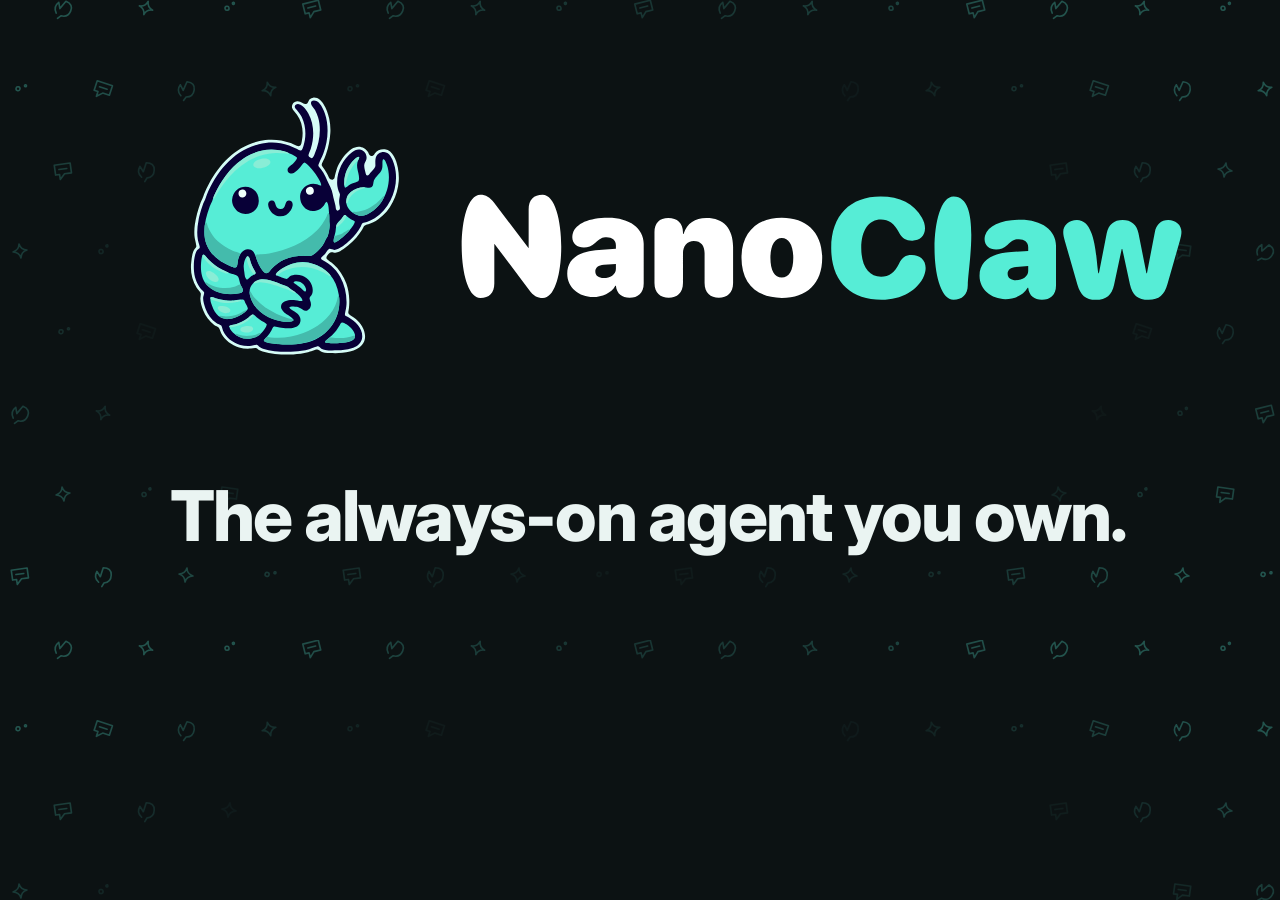
==== social/card.html @ fb5f5878 "Add editable social preview and OSS brand usage guidance" ====
<!doctype html>
<html lang="en">
<head>
  <meta charset="utf-8">
  <title>NanoClaw social preview</title>
  <link rel="stylesheet" href="../tokens.css">
  <style>
    body {
      margin: 0;
      width: 1280px;
      height: 640px;
      display: grid;
      place-content: center;
      background: var(--nc-bg) url(pattern.svg) center / cover;
      color: var(--nc-text);
    }
    main {
      display: flex;
      flex-direction: column;
      align-items: center;
      gap: 108px;
    }
    img {
      width: 1032px;
      transform: translateX(46px);
    }
    h1 {
      margin: 0;
      font: 800 70px/80px var(--nc-font-heading);
      letter-spacing: -0.025em;
      transform: translateX(8px);
    }
  </style>
</head>
<body>
  <main>
    <img src="../assets/logo/nanoclaw-logo-dark.svg" alt="NanoClaw">
    <h1>The always-on agent you own.</h1>
  </main>
</body>
</html>
---- tokens.css ----
/* NanoClaw design tokens v1.3.1 (from the design system page). Dark is the default theme. */
:root {
  --nc-mint-50: #E9FCF7;
  --nc-mint-100: #D0FBF2;
  --nc-mint-200: #A5F9E9;
  --nc-mint-300: #7BF5E1;
  --nc-mint-400: #56EDD6;
  --nc-mint-500: #36CBB6;
  --nc-mint-600: #18A08E;
  --nc-mint-700: #0B7566;
  --nc-mint-800: #06544A;
  --nc-mint-900: #12302C;
  --nc-mint-950: #081F1B;
  --nc-neutral-0: #FFFFFF;
  --nc-neutral-50: #F6FAF9;
  --nc-neutral-100: #EAF4F2;
  --nc-neutral-150: #DEE9E8;
  --nc-neutral-200: #CCDBDA;
  --nc-neutral-300: #B0C2C1;
  --nc-neutral-400: #93A9A6;
  --nc-neutral-500: #768B8A;
  --nc-neutral-600: #5B6E6B;
  --nc-neutral-700: #3C4B4A;
  --nc-neutral-800: #263234;
  --nc-neutral-850: #1A2426;
  --nc-neutral-900: #131B1D;
  --nc-neutral-950: #0C1213;
  --nc-amber-300: #F5B84B;
  --nc-amber-950: #2A2214;
  --nc-amber-700: #9A6200;
  --nc-amber-50: #FFF4E2;
  --nc-red-300: #FF6B6B;
  --nc-red-950: #2C1617;
  --nc-red-700: #C93434;
  --nc-red-50: #FEF0EF;
}

/* Semantic tokens: dark (default) */
:root, [data-theme="dark"] {
  --nc-bg: #0C1213;
  --nc-surface: #131B1D;
  --nc-surface-2: #1A2426;
  --nc-border: #263234;
  --nc-border-strong: #5B6E6B;
  --nc-text: #EAF4F2;
  --nc-text-muted: #93A9A6;
  --nc-accent: #56EDD6;
  --nc-accent-hover: #7BF5E1;
  --nc-accent-text: #56EDD6;
  --nc-accent-tint: #12302C;
  --nc-accent-border: #56EDD6;
  --nc-on-accent: #0C1213;
  --nc-focus: #56EDD6;
  --nc-warning: #F5B84B;
  --nc-warning-tint: #2A2214;
  --nc-danger: #FF6B6B;
  --nc-danger-hover: #FF8A8A;
  --nc-danger-tint: #2C1617;
  --nc-on-danger: #0C1213;
  --nc-success: #56EDD6;
}

/* Semantic tokens: light */
[data-theme="light"] {
  --nc-bg: #F6FAF9;
  --nc-surface: #FFFFFF;
  --nc-surface-2: #EAF4F2;
  --nc-border: #CCDBDA;
  --nc-border-strong: #768B8A;
  --nc-text: #0C1213;
  --nc-text-muted: #5B6E6B;
  --nc-accent: #56EDD6;
  --nc-accent-hover: #36CBB6;
  --nc-accent-text: #0B7566;
  --nc-accent-tint: #E9FCF7;
  --nc-accent-border: #0B7566;
  --nc-on-accent: #0C1213;
  --nc-focus: #0B7566;
  --nc-warning: #9A6200;
  --nc-warning-tint: #FFF4E2;
  --nc-danger: #C93434;
  --nc-danger-hover: #A82A2A;
  --nc-danger-tint: #FEF0EF;
  --nc-on-danger: #FFFFFF;
  --nc-success: #0B7566;
}

:root {
  /* Type */
  --nc-font-heading: "Inter", system-ui, -apple-system, "Segoe UI", Roboto, sans-serif;
  --nc-font-body: "Inter", system-ui, -apple-system, "Segoe UI", Roboto, sans-serif;
  --nc-font-mono: "JetBrains Mono", ui-monospace, "SF Mono", Menlo, Consolas, monospace;
  /* Spacing (4px base) */
  --nc-space-0-5: 2px; --nc-space-1: 4px; --nc-space-2: 8px; --nc-space-3: 12px;
  --nc-space-4: 16px; --nc-space-5: 20px; --nc-space-6: 24px; --nc-space-8: 32px;
  --nc-space-10: 40px; --nc-space-12: 48px; --nc-space-16: 64px; --nc-space-24: 96px;
  /* Radii */
  --nc-radius-xs: 4px; --nc-radius-sm: 6px; --nc-radius-md: 8px;
  --nc-radius-lg: 10px; --nc-radius-xl: 16px; --nc-radius-pill: 999px;
  /* Elevation: borders first; a shadow only for overlays */
  --nc-shadow-overlay: 0 12px 32px rgb(0 0 0 / 0.45);
  /* Focus */
  --nc-focus-ring: 0 0 0 2px var(--nc-bg), 0 0 0 4px var(--nc-focus);
  /* Motion */
  --nc-duration-fast: 120ms; --nc-duration-base: 200ms; --nc-duration-slow: 320ms;
  --nc-ease-standard: cubic-bezier(0.2, 0, 0, 1);
  --nc-ease-exit: cubic-bezier(0.3, 0, 1, 1);
}
[data-theme="light"] { --nc-shadow-overlay: 0 1px 2px rgb(12 18 19 / 0.06), 0 8px 24px rgb(12 18 19 / 0.10); }
@media (prefers-reduced-motion: reduce) {
  :root { --nc-duration-fast: 0ms; --nc-duration-base: 0ms; --nc-duration-slow: 0ms; }
}

/* Logo colours per theme, for inline SVG wordmarks */
:root, [data-theme="dark"] {
  --nc-logo-nano: #FFFFFF;
  --nc-logo-claw: #56EDD6;
  --nc-logo-rim: #D6FCF7;
}
[data-theme="light"] {
  --nc-logo-nano: #080037;
  --nc-logo-claw: #080037;
  --nc-logo-rim: none;
}
:root {
  /* Brand constants (same in both themes) */
  --nc-brand-mint: #56EDD6;
  --nc-brand-navy: #080037;
  --nc-brand-near-black: #0C1213;
  --nc-brand-rim: #D6FCF7;
}

/* Fonts shipped in assets/fonts (Latin subsets, variable). For other scripts use Google Fonts. */
@font-face { font-family: "Inter"; src: url("assets/fonts/Inter-latin.woff2") format("woff2"); font-weight: 100 900; font-display: swap; }
@font-face { font-family: "JetBrains Mono"; src: url("assets/fonts/JetBrainsMono-latin.woff2") format("woff2"); font-weight: 100 800; font-display: swap; }
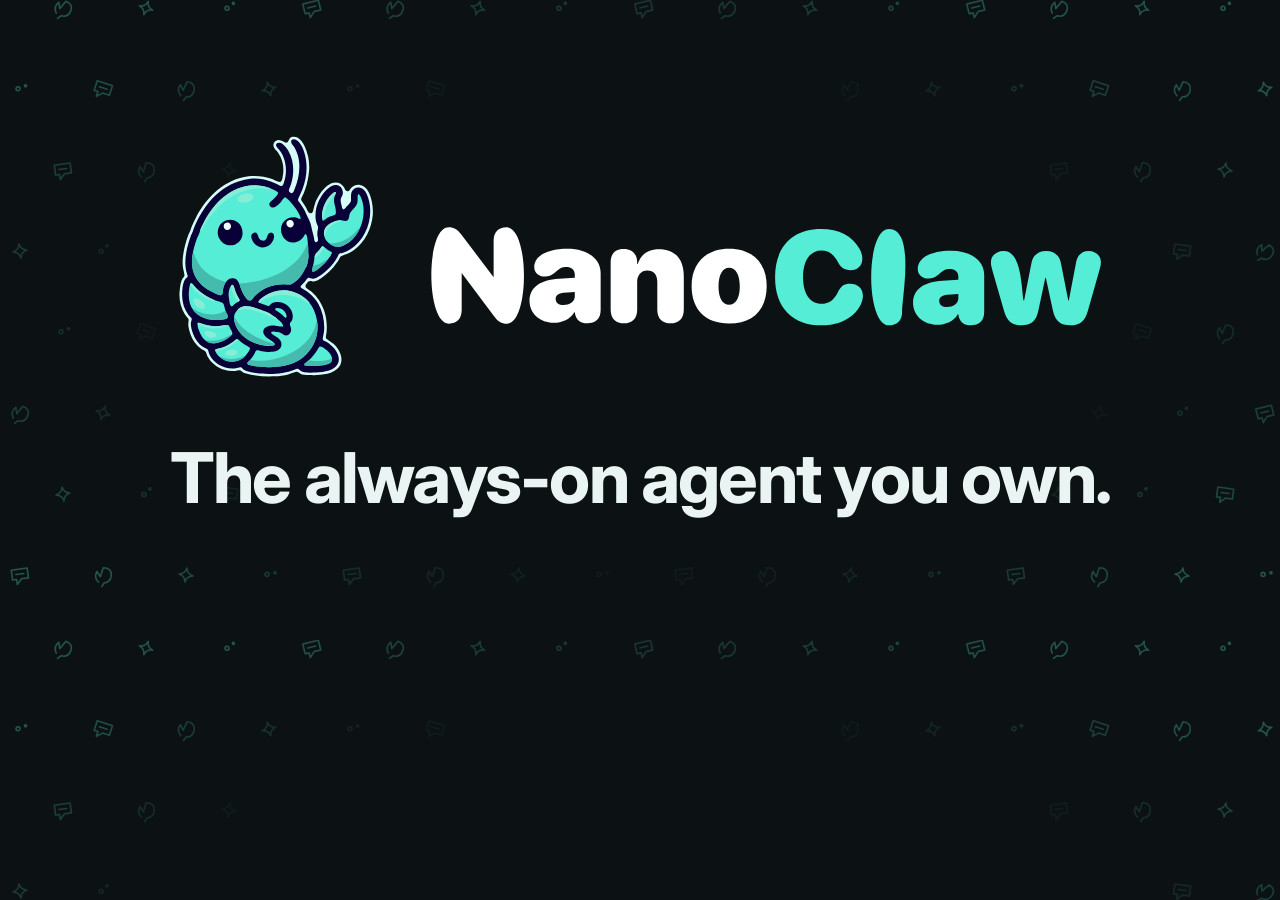
==== commit c215462f: "Update the social card to the approved layout" ====
--- a/social/card.html
+++ b/social/card.html
@@ -9,8 +9,6 @@
       margin: 0;
       width: 1280px;
       height: 640px;
-      display: grid;
-      place-content: center;
       background: var(--nc-bg) url(pattern.svg) center / cover;
       color: var(--nc-text);
     }
@@ -18,17 +16,16 @@
       display: flex;
       flex-direction: column;
       align-items: center;
-      gap: 108px;
+      padding-top: 124px;
+      gap: 49px;
     }
     img {
-      width: 1032px;
-      transform: translateX(46px);
+      width: 960px;
     }
     h1 {
       margin: 0;
-      font: 800 70px/80px var(--nc-font-heading);
-      letter-spacing: -0.025em;
-      transform: translateX(8px);
+      font: 740 70px/80px var(--nc-font-heading);
+      letter-spacing: -0.0254em;
     }
   </style>
 </head>
--- a/tokens.css
+++ b/tokens.css
@@ -1,4 +1,4 @@
-/* NanoClaw design tokens v1.3.1 (from the design system page). Dark is the default theme. */
+/* NanoClaw design tokens (from the design system page). Dark is the default theme. */
 :root {
   --nc-mint-50: #E9FCF7;
   --nc-mint-100: #D0FBF2;
